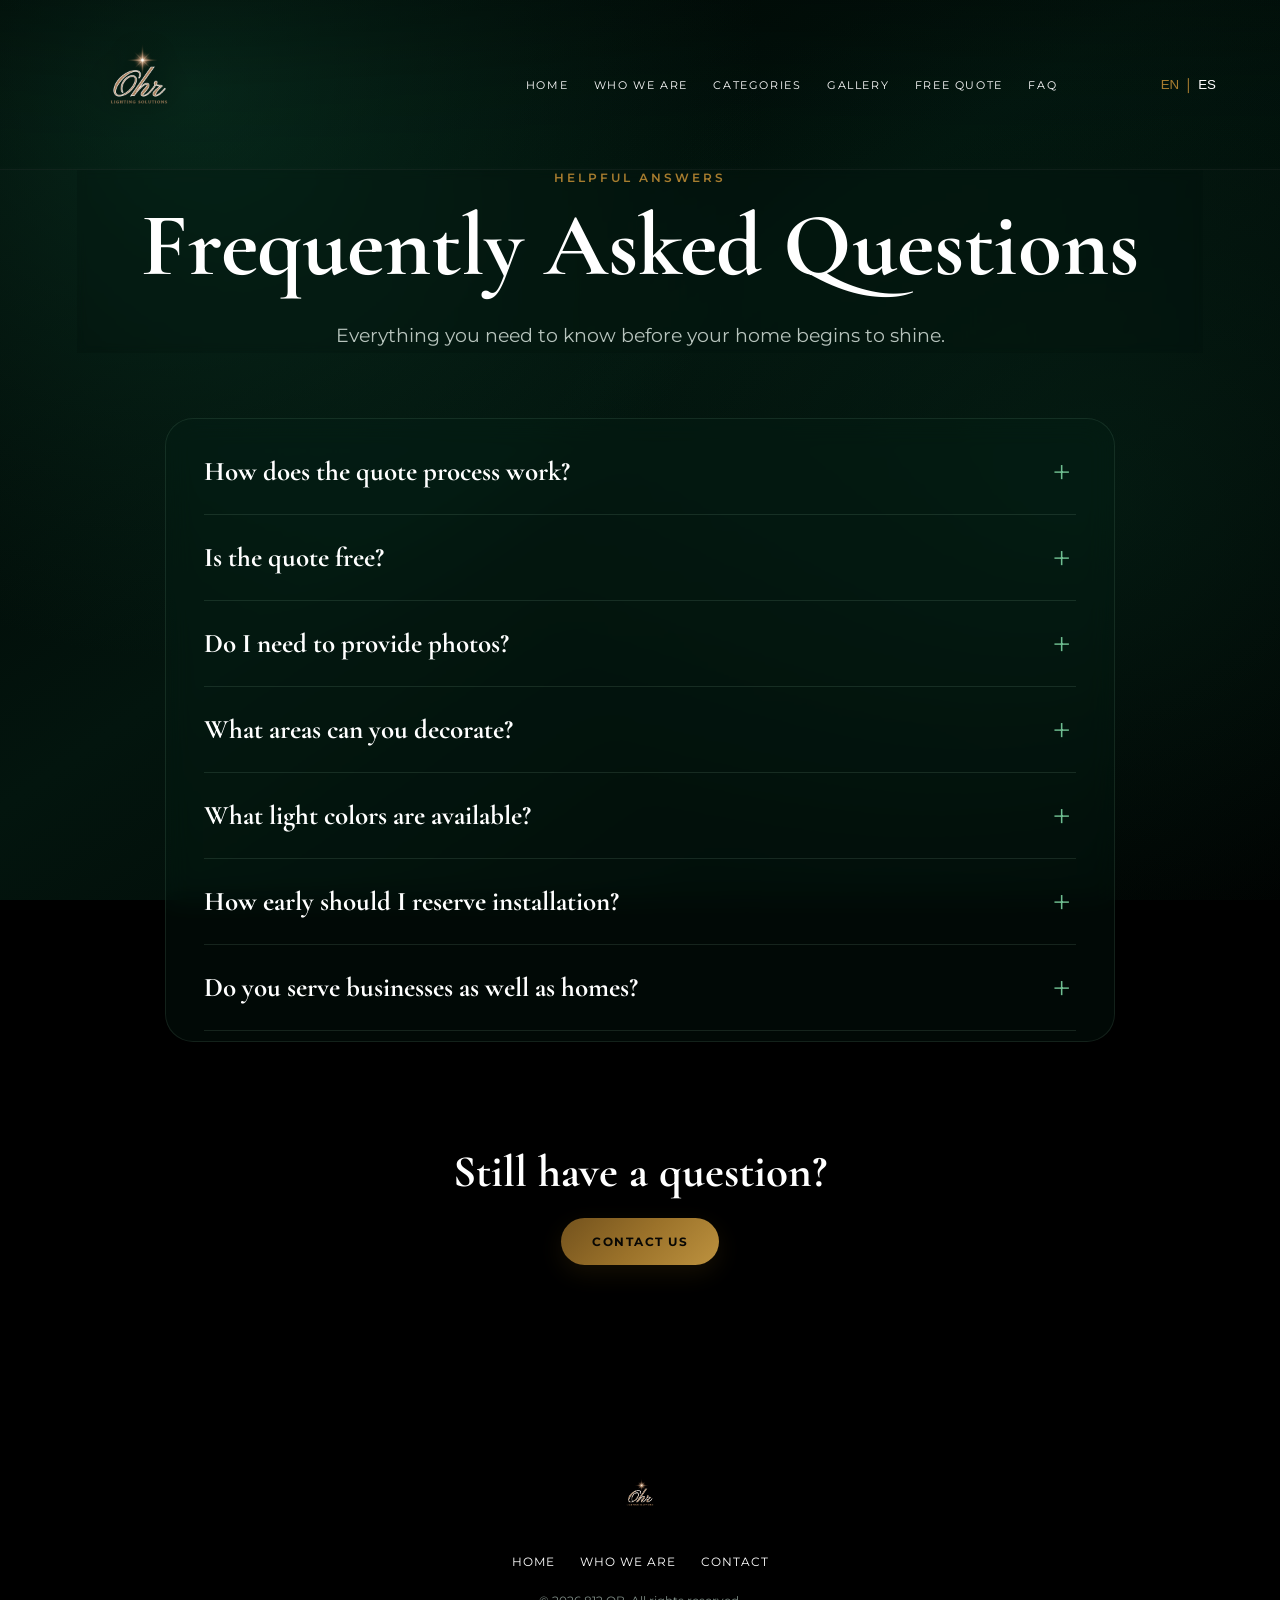
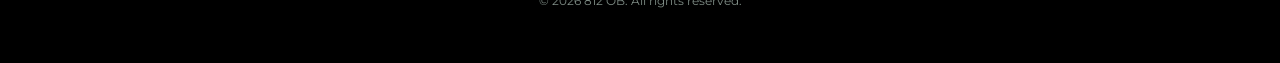
==== faq.html @ a344f63f "Add files via upload" ====
<!doctype html><html lang="en"><head><meta charset="UTF-8"><meta name="viewport" content="width=device-width,initial-scale=1"><title>FAQ | 812 OB</title><link rel="stylesheet" href="style.css"></head><body class="cream-page">
<header class="navbar solid-nav"><a class="brand" href="index.html"><img src="logo12.png" alt="812 OB"></a><button class="menu-toggle" type="button" aria-label="Open menu" aria-expanded="false">☰</button><nav><a href="index.html" data-en="Home" data-es="Inicio">Home</a><a href="who-we-are.html" data-en="Who We Are" data-es="Quiénes Somos">Who We Are</a><a href="index.html#collection" data-en="Categories" data-es="Categorías">Categories</a><a href="index.html#products" data-en="Gallery" data-es="Galería">Gallery</a><a href="index.html#contact" data-en="Free Quote" data-es="Cotización Gratis">Free Quote</a><a href="faq.html">FAQ</a></nav><div class="lang"><button id="enBtn">EN</button><span>|</span><button id="esBtn">ES</button></div></header>
<main class="inner-page faq-page"><section class="centered"><p class="eyebrow" data-en="Helpful answers" data-es="Respuestas útiles">Helpful answers</p><h1 data-en="Frequently Asked Questions" data-es="Preguntas Frecuentes">Frequently Asked Questions</h1><p class="lead" data-en="Everything you need to know before your home begins to shine." data-es="Todo lo que necesitas saber antes de que tu hogar comience a brillar.">Everything you need to know before your home begins to shine.</p></section><section class="faq-list">
<details><summary data-en="How does the quote process work?" data-es="¿Cómo funciona el proceso de cotización?">How does the quote process work?</summary><p data-en="Complete our form with your contact details, preferred style, and property photos. We will review everything and send a personalized proposal." data-es="Completa el formulario con tus datos, estilo preferido y fotos de tu propiedad. Revisaremos todo y enviaremos una propuesta personalizada.">Complete our form with your contact details, preferred style, and property photos. We will review everything and send a personalized proposal.</p></details>
<details><summary data-en="Is the quote free?" data-es="¿La cotización es gratis?">Is the quote free?</summary><p data-en="Yes. Your initial personalized quote is completely free and there is no obligation to book." data-es="Sí. Tu cotización personalizada inicial es totalmente gratis y no existe obligación de reservar.">Yes. Your initial personalized quote is completely free and there is no obligation to book.</p></details>
<details><summary data-en="Do I need to provide photos?" data-es="¿Necesito enviar fotos?">Do I need to provide photos?</summary><p data-en="Photos are optional, but clear images of the roofline, trees, and landscape help us prepare a more accurate design and estimate." data-es="Las fotos son opcionales, pero imágenes claras del techo, árboles y jardín nos ayudan a preparar un diseño y estimado más precisos.">Photos are optional, but clear images of the roofline, trees, and landscape help us prepare a more accurate design and estimate.</p></details>
<details><summary data-en="What areas can you decorate?" data-es="¿Qué áreas pueden decorar?">What areas can you decorate?</summary><p data-en="We can decorate rooflines, windows, doors, trees, landscaping, wreaths, and custom residential or commercial displays." data-es="Podemos decorar techos, ventanas, puertas, árboles, jardines, guirnaldas y diseños personalizados residenciales o comerciales.">We can decorate rooflines, windows, doors, trees, landscaping, wreaths, and custom residential or commercial displays.</p></details>
<details><summary data-en="What light colors are available?" data-es="¿Qué colores de luces están disponibles?">What light colors are available?</summary><p data-en="Popular choices include warm white, cool white, and multicolor. If you are unsure, we can recommend the best option for your property." data-es="Las opciones populares incluyen blanco cálido, blanco frío y multicolor. Si no estás seguro, podemos recomendar la mejor opción para tu propiedad.">Popular choices include warm white, cool white, and multicolor. If you are unsure, we can recommend the best option for your property.</p></details>
<details><summary data-en="How early should I reserve installation?" data-es="¿Con cuánto tiempo debo reservar la instalación?">How early should I reserve installation?</summary><p data-en="Holiday dates fill quickly, so we recommend requesting your quote and reserving your installation as early as possible." data-es="Las fechas navideñas se llenan rápidamente, por lo que recomendamos solicitar tu cotización y reservar lo antes posible.">Holiday dates fill quickly, so we recommend requesting your quote and reserving your installation as early as possible.</p></details>
<details><summary data-en="Do you serve businesses as well as homes?" data-es="¿Trabajan con negocios además de hogares?">Do you serve businesses as well as homes?</summary><p data-en="Yes. We create custom Christmas displays for both residential and commercial properties." data-es="Sí. Creamos decoraciones navideñas personalizadas para propiedades residenciales y comerciales.">Yes. We create custom Christmas displays for both residential and commercial properties.</p></details>
</section><div class="faq-cta centered"><h2 data-en="Still have a question?" data-es="¿Todavía tienes una pregunta?">Still have a question?</h2><a href="index.html#contact" class="gold-btn" data-en="Contact Us" data-es="Contáctanos">Contact Us</a></div></main>
<footer><img src="logo12.png" alt="812 OB"><div class="footer-links"><a href="index.html" data-en="Home" data-es="Inicio">Home</a><a href="who-we-are.html" data-en="Who We Are" data-es="Quiénes Somos">Who We Are</a><a href="index.html#contact" data-en="Contact" data-es="Contacto">Contact</a></div><p>© 2026 812 OB. All rights reserved.</p></footer><script src="script.js"></script></body></html>
---- style.css ----
@import url('https://fonts.googleapis.com/css2?family=Cormorant+Garamond:wght@500;600;700&family=Montserrat:wght@400;500;600&display=swap');
:root{--green:#123c2d;--green-dark:#071d15;--green-bright:#17603f;--gold:#c9a85d;--cream:#f4efe5;--ink:#272622;--white:#fff;--muted:#6e695f}
*{box-sizing:border-box;margin:0;padding:0}html{scroll-behavior:smooth}body{font-family:Montserrat,sans-serif;background:#070b09;color:#f8f1df}a{color:inherit;text-decoration:none}h1,h2,h3{font-family:"Cormorant Garamond",serif}h2{font-size:clamp(38px,5vw,64px);line-height:1;margin-bottom:24px}.centered{text-align:center}.eyebrow{color:var(--gold);text-transform:uppercase;letter-spacing:3px;font-size:12px;font-weight:600;margin-bottom:18px}.section{padding:110px 6%}
.navbar{position:fixed;z-index:100;top:0;width:100%;min-height:92px;padding:16px 5%;display:flex;align-items:center;justify-content:space-between;gap:28px;background:linear-gradient(to bottom,rgba(4,12,9,.92),rgba(4,12,9,.18))}.navbar.solid-nav{background:var(--green-dark)}.brand{display:flex;align-items:center;flex:0 0 auto}.brand img{display:block;width:clamp(92px,10vw,150px);height:60px;object-fit:contain;object-position:left center}.navbar nav{display:flex;align-items:center;justify-content:center;gap:clamp(14px,2vw,30px);font-size:11px;text-transform:uppercase;letter-spacing:1.6px}.navbar nav a{transition:.2s}.navbar nav a:hover{color:var(--gold)}.lang{display:flex;gap:7px;align-items:center;color:var(--gold)}.lang button{border:0;background:none;color:#fff;cursor:pointer}.lang button.active{color:var(--gold)}.menu-toggle{display:none;background:none;border:1px solid rgba(255,255,255,.3);color:#fff;border-radius:8px;padding:7px 10px;font-size:20px}
.hero{position:relative;min-height:100vh;display:flex;align-items:center;overflow:hidden;padding:145px 6% 90px}.hero-bg{position:absolute;inset:0;background-size:cover;background-position:center;opacity:0;transition:opacity 1.3s ease}.hero-bg::after{content:"";position:absolute;inset:0;background:linear-gradient(90deg,rgba(2,8,5,.72) 0%,rgba(2,8,5,.38) 52%,rgba(2,8,5,.1) 100%),linear-gradient(0deg,rgba(3,12,8,.45),transparent 45%)}.hero-bg.active{opacity:1}.hero-content{position:relative;z-index:2;max-width:820px}.hero h1{font-size:clamp(54px,8vw,100px);line-height:.9;margin-bottom:34px;text-shadow:0 3px 30px rgba(0,0,0,.4)}.gold-btn{display:inline-block;border:0;border-radius:999px;padding:16px 31px;background:linear-gradient(135deg,#a98437,#e3c477,#fff0b5);color:#10130f;text-transform:uppercase;letter-spacing:1.5px;font-size:12px;font-weight:700;cursor:pointer}.trust-row{display:flex;flex-wrap:wrap;gap:22px;margin-top:36px;color:#f2eadb;font-size:12px}.trust-row span::first-letter{color:var(--gold)}.dots{position:absolute;z-index:3;bottom:35px;left:6%;display:flex;gap:11px}.dot{width:10px;height:10px;border:1px solid var(--gold);border-radius:50%;background:transparent;cursor:pointer}.dot.active{background:var(--gold);box-shadow:0 0 14px var(--gold)}
.cream-section,.cream-page{background:var(--cream);color:var(--ink)}.cream-section h2,.cream-page h1,.cream-page h2{color:var(--ink)}.categories{display:grid;grid-template-columns:repeat(6,minmax(0,1fr));gap:clamp(12px,2vw,28px);margin-top:48px}.category img{width:100%;aspect-ratio:1;border-radius:50%;object-fit:contain;padding:13px;background:#fff;border:1px solid rgba(18,60,45,.14);box-shadow:0 15px 35px rgba(40,35,25,.08)}.category p{margin-top:16px;color:var(--ink);font-size:13px;line-height:1.4}
.dark-section{background:linear-gradient(180deg,#07140f,#0e3024,#07140f)}.project-carousel{position:relative;max-width:930px;margin:45px auto 0;overflow:hidden;padding-bottom:58px}.gallery-grid{display:flex;transition:transform .45s ease}.project-card{position:relative;flex:0 0 100%;overflow:hidden;border-radius:28px;background:#09130f;border:1px solid rgba(201,168,93,.35)}.project-card img{display:block;width:100%;height:460px;object-fit:cover}.project-card h3{padding:22px;font-size:28px;color:var(--gold)}.arrow,.gallery-nav{display:grid;place-items:center;border:1px solid rgba(201,168,93,.65);border-radius:50%;background:rgba(4,10,7,.72);color:#fff;cursor:pointer;font-size:28px;width:42px;height:42px}.arrow{position:absolute;z-index:3;top:45%;transform:translateY(-50%)}.prev{left:15px}.next{right:15px}.gallery-nav{position:absolute;bottom:0}.gallery-prev{left:calc(50% - 80px)}.gallery-next{right:calc(50% - 80px)}.gallery-dots{position:absolute;bottom:17px;left:50%;transform:translateX(-50%);display:flex;gap:7px}.gallery-dot{width:7px;height:7px;border:1px solid var(--gold);border-radius:50%;background:none}.gallery-dot.active{background:var(--gold)}
.process-section{background:#f8f5ed;color:var(--ink)}.process-section h2{color:var(--ink)}.timeline{position:relative;max-width:1200px;margin:60px auto 0;display:grid;grid-template-columns:repeat(4,1fr);gap:28px}.timeline::before{content:"";position:absolute;top:34px;left:10%;right:10%;height:1px;background:rgba(18,60,45,.25)}.timeline article{position:relative;padding:0 12px}.timeline article>span{position:relative;z-index:2;display:grid;place-items:center;width:68px;height:68px;margin:0 auto 26px;border-radius:50%;background:var(--green);color:var(--gold);font-family:"Cormorant Garamond",serif;font-size:24px;box-shadow:0 0 0 8px #f8f5ed}.timeline h3{font-size:27px;margin-bottom:11px}.timeline p{color:var(--muted);font-size:13px;line-height:1.7}
.contact-section{background:var(--green-dark)}.contact-layout{max-width:1250px;margin:auto;display:grid;grid-template-columns:.78fr 1.22fr;gap:80px;align-items:start}.contact-details{position:sticky;top:130px;padding:32px 0}.contact-details h2,.quote-panel h2{color:#fff}.contact-details>p:not(.eyebrow){color:#cbd5cf;line-height:1.8}.contact-list{display:grid;gap:15px;margin-top:36px}.contact-list a{display:grid;gap:5px;padding:20px 22px;border:1px solid rgba(201,168,93,.25);border-radius:15px;background:rgba(255,255,255,.035)}.contact-list b{color:var(--gold);text-transform:uppercase;letter-spacing:1.4px;font-size:11px}.contact-list span{font-size:14px;color:#edf2ee}.quote-panel{background:#fff;color:var(--ink);border-radius:28px;padding:clamp(28px,4vw,54px);box-shadow:0 25px 70px rgba(0,0,0,.25)}.quote-panel h2{color:var(--ink);font-size:clamp(38px,4vw,54px)}form{display:grid;gap:17px}.two-columns{display:grid;grid-template-columns:1fr 1fr;gap:14px}input,textarea{width:100%;padding:15px 17px;border:1px solid #d8d3c8;border-radius:12px;background:#faf9f6;color:var(--ink);font:inherit;font-size:13px}textarea{min-height:130px;resize:vertical}fieldset{display:flex;flex-wrap:wrap;gap:12px 20px;border:1px solid #d8d3c8;border-radius:12px;padding:16px}legend,.form-field>span,.file-upload strong{padding:0 7px;color:var(--green);font-weight:600;font-size:13px}fieldset label{display:flex;align-items:center;gap:5px;font-size:13px;cursor:pointer}fieldset input{width:auto;accent-color:var(--green)}.form-field{display:grid;gap:8px}.file-upload{display:grid;gap:10px;padding:17px;border:1px dashed #b4a77f;border-radius:12px;background:#faf9f6}.file-upload small{color:var(--muted)}.photo-inputs{display:grid;gap:8px}.photo-input-row{display:flex;gap:8px;align-items:center}.secondary-btn,.remove-photo-input{border:1px solid var(--green);background:transparent;color:var(--green);cursor:pointer}.secondary-btn{justify-self:start;border-radius:999px;padding:9px 15px}.remove-photo-input{flex:0 0 34px;width:34px;height:34px;border-radius:50%;font-size:20px}.form-status{min-height:20px;color:var(--green);font-size:13px}.form-status.error{color:#a52a2a}
.inner-page{padding-top:92px}.green-page{background:var(--green-bright)}.about-intro{padding:100px 7% 65px;max-width:1500px;margin:auto}.about-intro h1,.faq-page h1{font-size:clamp(52px,7vw,92px);line-height:.95;margin-bottom:30px}.lead{max-width:1050px;margin:auto;font-size:clamp(15px,1.5vw,20px);line-height:1.8;color:rgba(255,255,255,.82)}.values-grid{padding:0 7% 110px;display:grid;grid-template-columns:repeat(3,1fr);gap:34px}.values-grid article{min-height:380px;padding:42px;border-radius:28px;background:#fff;color:var(--ink);box-shadow:0 20px 50px rgba(4,25,16,.2)}.values-grid h2{color:var(--ink);font-size:45px}.values-grid p{line-height:1.8;color:#4e4b46}.offer-section{padding:100px 7%;background:var(--green-dark)}.offer-grid{display:grid;grid-template-columns:repeat(3,1fr);gap:25px;max-width:1200px;margin:45px auto 42px}.offer-grid article{padding:32px;border:1px solid rgba(201,168,93,.26);border-radius:22px;background:rgba(255,255,255,.035)}.offer-grid span{color:var(--gold);font-size:28px}.offer-grid h3{font-size:29px;margin:14px 0}.offer-grid p{color:#bdcbc4;line-height:1.7;font-size:13px}
.faq-page{padding:170px 6% 100px}.faq-page .lead{color:var(--muted)}.faq-list{max-width:950px;margin:65px auto}.faq-list details{border-bottom:1px solid #cfc7b8;padding:26px 0}.faq-list summary{position:relative;padding-right:42px;list-style:none;cursor:pointer;color:var(--green);font-family:"Cormorant Garamond",serif;font-size:27px;font-weight:700}.faq-list summary::-webkit-details-marker{display:none}.faq-list summary::after{content:"+";position:absolute;right:5px;top:-4px;font-size:34px;font-family:Montserrat,sans-serif;font-weight:300}.faq-list details[open] summary::after{content:"−"}.faq-list details p{padding:18px 45px 0 0;color:var(--muted);line-height:1.8}.faq-cta{padding-top:25px}.faq-cta h2{font-size:45px}
footer{padding:55px 6%;text-align:center;background:#04110c;border-top:1px solid rgba(201,168,93,.18)}footer>img{width:130px;height:70px;object-fit:contain;margin-bottom:18px}.footer-links{display:flex;justify-content:center;flex-wrap:wrap;gap:25px;margin-bottom:24px;font-size:12px;text-transform:uppercase;letter-spacing:1px}.footer-links a:hover{color:var(--gold)}footer p{color:#7e8c85;font-size:12px}
@media(max-width:1050px){.navbar{flex-wrap:wrap;min-height:82px}.menu-toggle{display:block;margin-left:auto}.navbar nav{display:none;order:4;width:100%;flex-direction:column;align-items:flex-start;padding:18px 0}.navbar nav.open{display:flex}.categories{grid-template-columns:repeat(3,1fr)}.contact-layout{grid-template-columns:1fr;gap:30px}.contact-details{position:static}.timeline{grid-template-columns:repeat(2,1fr);row-gap:55px}.timeline::before{display:none}.values-grid,.offer-grid{grid-template-columns:1fr}.values-grid article{min-height:0}}
@media(max-width:650px){.navbar{padding:11px 5%}.brand img{width:90px;height:48px}.hero{padding-top:125px}.hero h1{font-size:53px}.section{padding:78px 5%}.categories{grid-template-columns:repeat(3,1fr);gap:12px}.category p{font-size:10px}.project-card img{height:320px}.timeline{grid-template-columns:1fr}.two-columns{grid-template-columns:1fr}.quote-panel{padding:25px 18px}.values-grid{padding:0 5% 75px}.values-grid article{padding:30px}.about-intro{padding:80px 5% 50px}.faq-page{padding:135px 5% 70px}.faq-list summary{font-size:23px}.contact-list span{overflow-wrap:anywhere}}
@media(prefers-reduced-motion:reduce){*{scroll-behavior:auto!important;transition:none!important}}

/* Deep-green revision: no beige surfaces. */
:root{--green:#123c2d;--green-dark:#020b08;--green-bright:#17603f;--ink:#f4f8f5;--muted:#aebdb5}
.brand img{filter:drop-shadow(0 3px 12px rgba(0,0,0,.55))}.brand-fallback{display:none;color:#fff;font-family:"Cormorant Garamond",serif;font-size:30px;font-weight:700;letter-spacing:3px;white-space:nowrap}.brand.logo-missing img{display:none}.brand.logo-missing .brand-fallback{display:block}
.cream-section,.cream-page{background:radial-gradient(circle at 12% 8%,rgba(23,96,63,.5),transparent 38%),linear-gradient(145deg,#010302 0%,#071c13 52%,#010302 100%);color:#fff}.cream-section h2,.cream-page h1,.cream-page h2{color:#fff}
.category img{background:rgba(15,66,45,.34);border-color:rgba(255,255,255,.18);box-shadow:0 15px 35px rgba(0,0,0,.35);backdrop-filter:blur(9px)}.category p{color:#fff}
.dark-section{background:linear-gradient(180deg,#010403,rgba(11,48,34,.9),#010403)}
.process-section{background:linear-gradient(135deg,rgba(2,5,4,.99),rgba(12,55,38,.86)),#010302;color:#fff}.process-section h2{color:#fff}.timeline article>span{background:rgba(23,96,63,.72);color:#fff;border:1px solid rgba(255,255,255,.22);box-shadow:0 0 0 8px rgba(1,7,4,.92)}.timeline p{color:#afbeb6}
.contact-section{background:radial-gradient(circle at 15% 20%,rgba(23,96,63,.28),transparent 35%),#010604}.contact-list a{background:rgba(18,60,45,.28);border-color:rgba(255,255,255,.15);backdrop-filter:blur(10px)}
.quote-panel{background:rgba(13,58,40,.48);color:#fff;border:1px solid rgba(255,255,255,.16);backdrop-filter:blur(17px)}.quote-panel h2{color:#fff}
input,textarea{border-color:rgba(255,255,255,.2);background:rgba(0,0,0,.34);color:#fff}input::placeholder,textarea::placeholder{color:#93a49b}fieldset{border-color:rgba(255,255,255,.2);background:rgba(0,0,0,.18)}legend,.form-field>span,.file-upload strong{color:#fff}.file-upload{border-color:rgba(255,255,255,.3);background:rgba(0,0,0,.24)}.secondary-btn,.remove-photo-input{border-color:rgba(255,255,255,.45);color:#fff}.form-status{color:#b9d8c7}
.values-grid article{background:rgba(1,10,6,.5);color:#fff;border:1px solid rgba(255,255,255,.15);backdrop-filter:blur(14px)}.values-grid h2{color:#fff}.values-grid p{color:#c2cec7}.offer-section{background:radial-gradient(circle at 80% 10%,rgba(23,96,63,.32),transparent 36%),#010604}
.faq-page .lead,.faq-list details p{color:#b7c4bd}.faq-list details{border-color:rgba(255,255,255,.18)}.faq-list summary{color:#fff}.faq-list summary::after{color:#6fbe91}
footer{background:#010403}

/* Final palette refinement: forest green, antique gold, larger logo. */
:root{--green:#0b3525;--green-dark:#010805;--green-bright:#0d442f;--gold:#a77d2f}
.green-page{background:radial-gradient(circle at 18% 8%,rgba(21,79,54,.72),transparent 38%),linear-gradient(145deg,#020705 0%,#092c1e 48%,#010403 100%)}
.green-page .about-intro{background:transparent}.green-page .values-grid{background:transparent}
.eyebrow{color:#a77d2f}.gold-btn{background:linear-gradient(135deg,#73521d,#9b722a,#bd923f);color:#080704;box-shadow:0 8px 24px rgba(94,65,18,.24)}
.dot{border-color:#a77d2f}.dot.active{background:#a77d2f;box-shadow:0 0 14px rgba(167,125,47,.65)}
.project-card h3,.contact-list b,.offer-grid span{color:#a77d2f}
.brand img{width:clamp(145px,14vw,225px);height:82px}.navbar{min-height:106px;padding-top:12px;padding-bottom:12px}.inner-page{padding-top:106px}
@media(max-width:650px){.brand img{width:128px;height:64px}.navbar{min-height:86px}.inner-page{padding-top:86px}.brand-fallback{font-size:27px}}

/* Dark glass pages and extra-large brand mark. */
.green-page,.cream-page{background-color:#010403;background-image:radial-gradient(circle at 12% 5%,rgba(10,58,39,.48),transparent 34%),radial-gradient(circle at 88% 42%,rgba(6,43,29,.34),transparent 38%),linear-gradient(145deg,#000 0%,#03130d 48%,#000 100%);background-attachment:fixed}
.green-page .about-intro,.cream-page .faq-page>section:first-child{background:rgba(2,19,13,.2);backdrop-filter:blur(4px)}
.values-grid article{background:rgba(3,24,16,.36);border:1px solid rgba(93,144,116,.22);box-shadow:0 20px 55px rgba(0,0,0,.42);backdrop-filter:blur(18px)}
.offer-section{background:rgba(0,7,4,.58);border-top:1px solid rgba(93,144,116,.14);backdrop-filter:blur(14px)}
.offer-grid article{background:rgba(7,45,30,.24);border-color:rgba(93,144,116,.2);backdrop-filter:blur(12px)}
.faq-list{padding:10px 38px;border:1px solid rgba(93,144,116,.18);border-radius:28px;background:rgba(3,28,18,.3);box-shadow:0 24px 65px rgba(0,0,0,.38);backdrop-filter:blur(18px)}
.faq-list details{border-color:rgba(116,158,136,.18)}.faq-cta{padding:42px;border-radius:24px;background:rgba(2,22,14,.26);backdrop-filter:blur(12px)}
.navbar{min-height:148px;padding-top:8px;padding-bottom:8px;background:linear-gradient(to bottom,rgba(0,7,4,.97),rgba(1,13,8,.76),rgba(1,13,8,.12))}.navbar.solid-nav{background:rgba(0,10,6,.88);backdrop-filter:blur(15px)}
.brand img{width:clamp(250px,24vw,390px);height:128px;object-fit:contain}.inner-page{padding-top:148px}.hero{padding-top:190px}
@media(max-width:1100px){.brand img{width:230px;height:104px}.navbar{min-height:124px}.inner-page{padding-top:124px}}
@media(max-width:650px){.brand img{width:190px;height:86px}.navbar{min-height:104px}.inner-page{padding-top:104px}.hero{padding-top:150px}.faq-list{padding:5px 20px}}

/* Transparent navigation on the two standalone pages. */
.green-page .navbar.solid-nav,
.cream-page .navbar.solid-nav{background:linear-gradient(to bottom,rgba(0,8,5,.28),rgba(0,8,5,.08),transparent);border-bottom:1px solid rgba(255,255,255,.05);box-shadow:none;backdrop-filter:none}

/* One continuous background across the complete website. */
html{background:#000}
body,
.green-page,
.cream-page{background-color:#000;background-image:radial-gradient(circle at 15% 10%,rgba(13,68,46,.55),transparent 42%),radial-gradient(circle at 85% 55%,rgba(8,48,32,.4),transparent 45%),linear-gradient(145deg,#000 0%,#03150e 45%,#000 100%);background-attachment:fixed;background-size:100% 100%;background-repeat:no-repeat}
.cream-section,
.dark-section,
.process-section,
.contact-section,
.about-intro,
.values-grid,
.offer-section,
.faq-page,
.faq-cta,
footer{background:transparent!important;border-top:0!important;border-bottom:0!important}
.values-grid article,
.offer-grid article,
.faq-list,
.quote-panel,
.contact-list a{background:rgba(4,35,23,.28)!important;border:1px solid rgba(110,155,132,.16);backdrop-filter:blur(14px);box-shadow:none}
.category img{background:rgba(4,35,23,.22)!important;backdrop-filter:blur(12px)}

/* Extra-large responsive logo. */
.brand img{width:clamp(300px,28vw,480px);height:150px;object-fit:contain;object-position:left center}
.navbar{min-height:170px}.inner-page{padding-top:170px}.hero{padding-top:205px}
@media(max-width:1100px){.brand img{width:260px;height:118px}.navbar{min-height:138px}.inner-page{padding-top:138px}.hero{padding-top:170px}}
@media(max-width:650px){.brand img{width:210px;height:95px}.navbar{min-height:115px}.inner-page{padding-top:115px}.hero{padding-top:155px}}
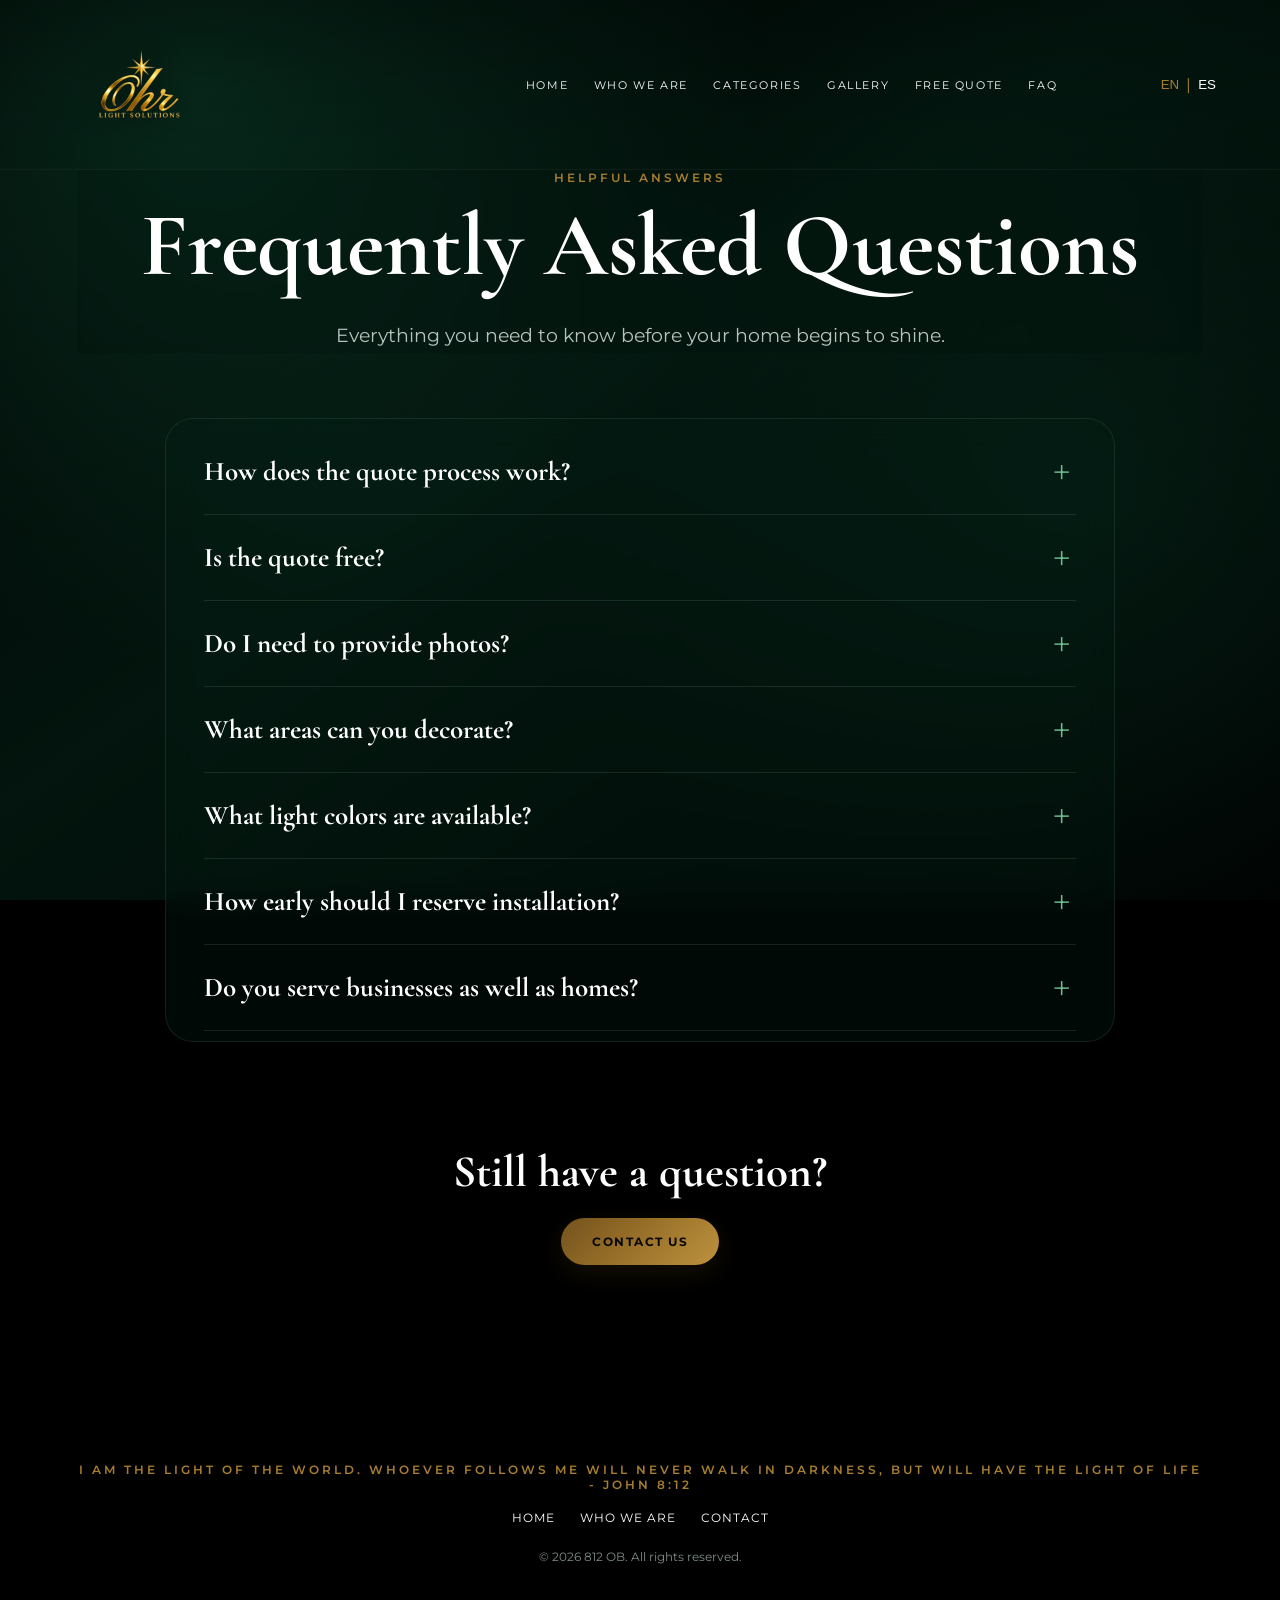
==== commit 8ec53c49: "Add footer with biblical quote to faq.html" ====
--- a/faq.html
+++ b/faq.html
@@ -9,4 +9,4 @@
 <details><summary data-en="How early should I reserve installation?" data-es="¿Con cuánto tiempo debo reservar la instalación?">How early should I reserve installation?</summary><p data-en="Holiday dates fill quickly, so we recommend requesting your quote and reserving your installation as early as possible." data-es="Las fechas navideñas se llenan rápidamente, por lo que recomendamos solicitar tu cotización y reservar lo antes posible.">Holiday dates fill quickly, so we recommend requesting your quote and reserving your installation as early as possible.</p></details>
 <details><summary data-en="Do you serve businesses as well as homes?" data-es="¿Trabajan con negocios además de hogares?">Do you serve businesses as well as homes?</summary><p data-en="Yes. We create custom Christmas displays for both residential and commercial properties." data-es="Sí. Creamos decoraciones navideñas personalizadas para propiedades residenciales y comerciales.">Yes. We create custom Christmas displays for both residential and commercial properties.</p></details>
 </section><div class="faq-cta centered"><h2 data-en="Still have a question?" data-es="¿Todavía tienes una pregunta?">Still have a question?</h2><a href="index.html#contact" class="gold-btn" data-en="Contact Us" data-es="Contáctanos">Contact Us</a></div></main>
-<footer><img src="logo12.png" alt="812 OB"><div class="footer-links"><a href="index.html" data-en="Home" data-es="Inicio">Home</a><a href="who-we-are.html" data-en="Who We Are" data-es="Quiénes Somos">Who We Are</a><a href="index.html#contact" data-en="Contact" data-es="Contacto">Contact</a></div><p>© 2026 812 OB. All rights reserved.</p></footer><script src="script.js"></script></body></html>
+<footer><p class="eyebrow" data-en="I am the light of the world. Whoever follows me will never walk in darkness, but will have the light of life - John 8:12" data-es="Yo soy la luz del mundo; el que me sigue, no andará en tinieblas, sino que tendrá la luz de la vida - Juan 8:12"></p><div class="footer-links"><a href="index.html" data-en="Home" data-es="Inicio">Home</a><a href="who-we-are.html" data-en="Who We Are" data-es="Quiénes Somos">Who We Are</a><a href="index.html#contact" data-en="Contact" data-es="Contacto">Contact</a></div><p>© 2026 812 OB. All rights reserved.</p></footer><script src="script.js"></script></body></html>
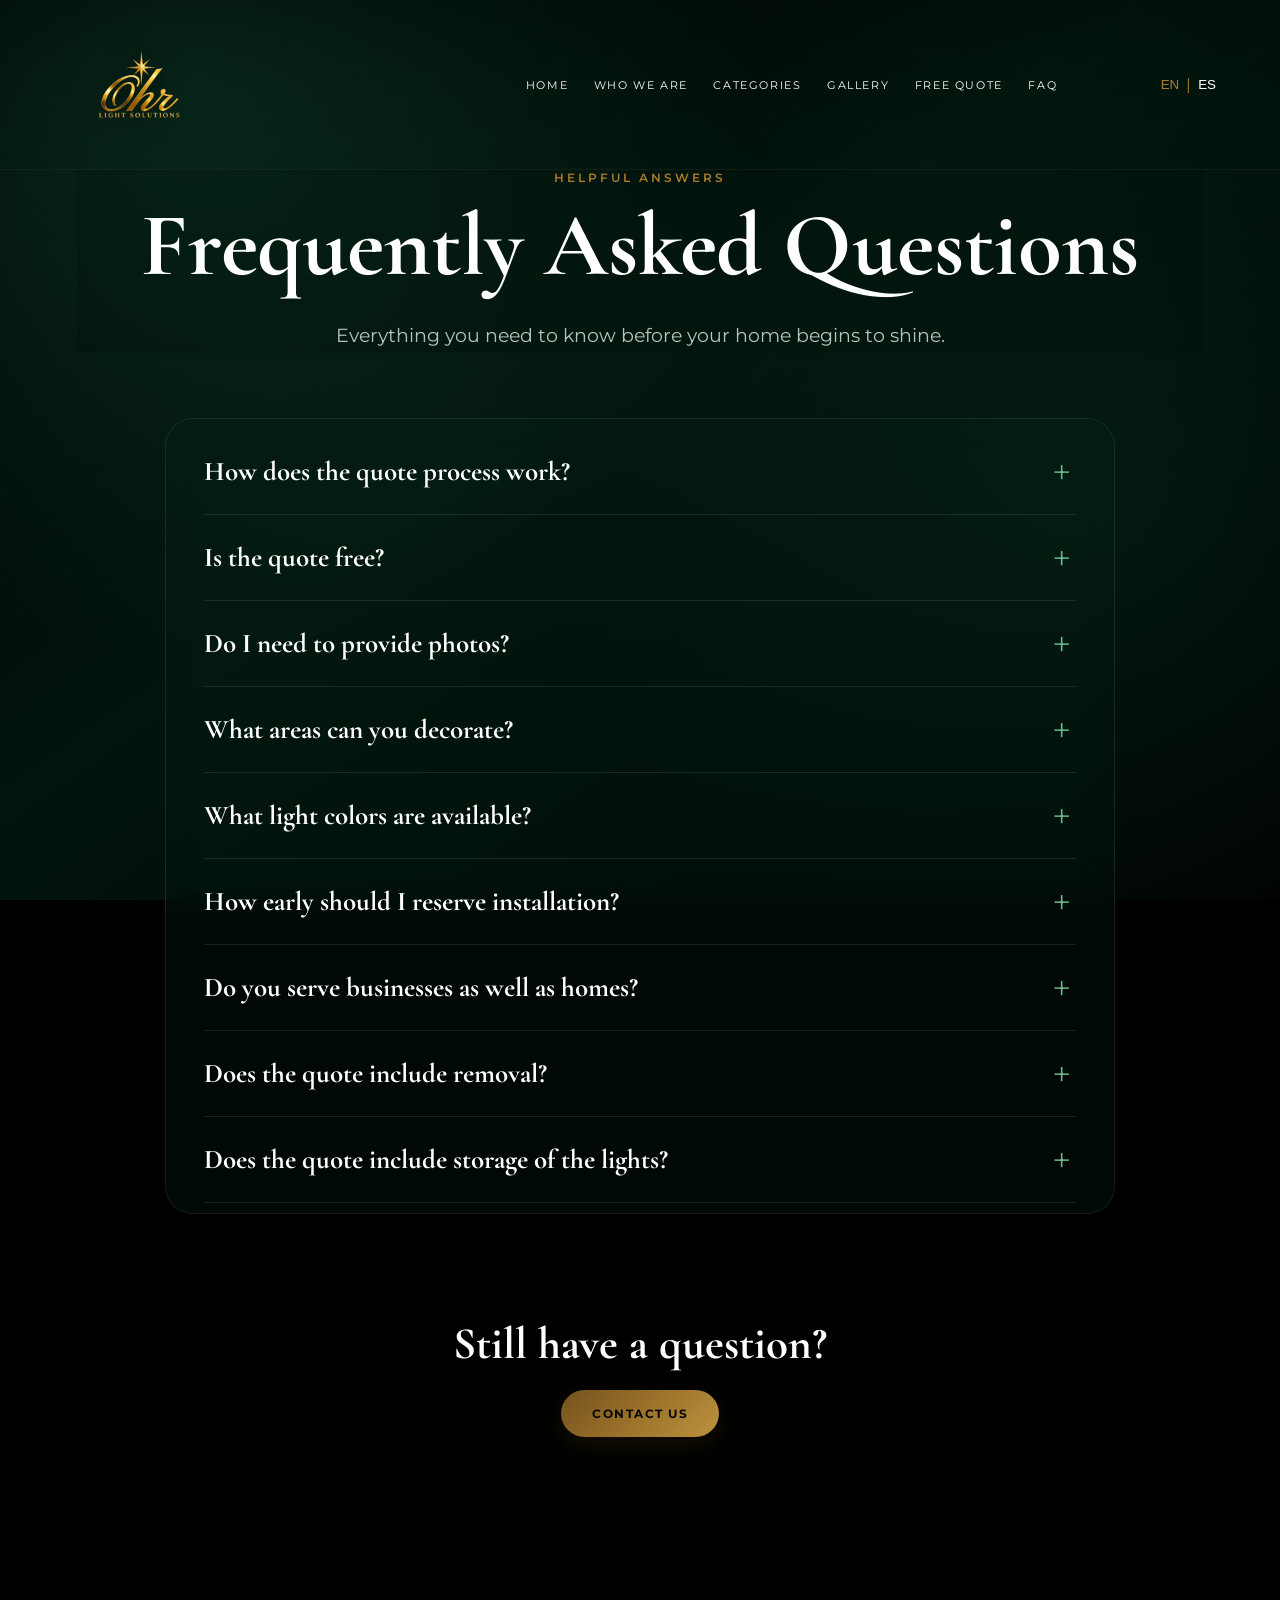
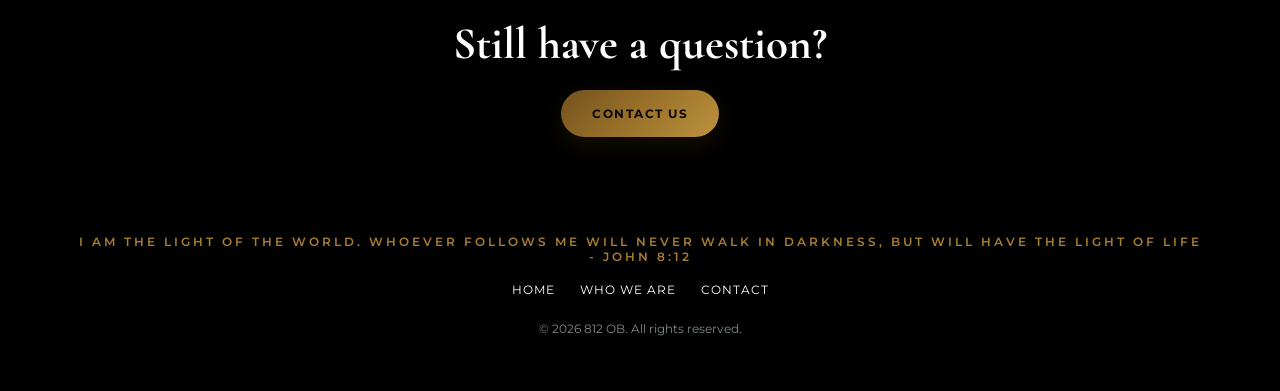
==== commit d563de0a: "Add FAQs regarding quote and service details Added FAQs about quote details and services offered." ====
--- a/faq.html
+++ b/faq.html
@@ -8,5 +8,9 @@
 <details><summary data-en="What light colors are available?" data-es="¿Qué colores de luces están disponibles?">What light colors are available?</summary><p data-en="Popular choices include warm white, cool white, and multicolor. If you are unsure, we can recommend the best option for your property." data-es="Las opciones populares incluyen blanco cálido, blanco frío y multicolor. Si no estás seguro, podemos recomendar la mejor opción para tu propiedad.">Popular choices include warm white, cool white, and multicolor. If you are unsure, we can recommend the best option for your property.</p></details>
 <details><summary data-en="How early should I reserve installation?" data-es="¿Con cuánto tiempo debo reservar la instalación?">How early should I reserve installation?</summary><p data-en="Holiday dates fill quickly, so we recommend requesting your quote and reserving your installation as early as possible." data-es="Las fechas navideñas se llenan rápidamente, por lo que recomendamos solicitar tu cotización y reservar lo antes posible.">Holiday dates fill quickly, so we recommend requesting your quote and reserving your installation as early as possible.</p></details>
 <details><summary data-en="Do you serve businesses as well as homes?" data-es="¿Trabajan con negocios además de hogares?">Do you serve businesses as well as homes?</summary><p data-en="Yes. We create custom Christmas displays for both residential and commercial properties." data-es="Sí. Creamos decoraciones navideñas personalizadas para propiedades residenciales y comerciales.">Yes. We create custom Christmas displays for both residential and commercial properties.</p></details>
+
+<details><summary data-en="Does the quote include removal?" data-es="¿El presupuesto incluye la recogida?">Does the quote include removal?</summary><p data-en="Yes, removal is included in the quote." data-es="Sí, la recogida del material está incluido en el presupuesto.">Yes, removal is included in the quote.</p></details>
+<details><summary data-en="Does the quote include storage of the lights?" data-es="¿El presupuesto incluye el almacenamiento de las luces?">Does the quote include storage of the lights?</summary><p data-en="The quote does not include storage of the light but we offer the storage service as an extra charge." data-es="El presupuesto no incluye el almacenamiento de las luces, pero ofrecemos el servicio de almacenamiento por un costo adicional.">The quote does not include storage of the light but we offer the storage service as an extra charge.</p></details>
+</section><div class="faq-cta centered"><h2 data-en="Still have a question?" data-es="¿Todavía tienes una pregunta?">Still have a question?</h2><a href="index.html#contact" class="gold-btn" data-en="Contact Us" data-es="Contáctanos">Contact Us</a></div></main>
 </section><div class="faq-cta centered"><h2 data-en="Still have a question?" data-es="¿Todavía tienes una pregunta?">Still have a question?</h2><a href="index.html#contact" class="gold-btn" data-en="Contact Us" data-es="Contáctanos">Contact Us</a></div></main>
 <footer><p class="eyebrow" data-en="I am the light of the world. Whoever follows me will never walk in darkness, but will have the light of life - John 8:12" data-es="Yo soy la luz del mundo; el que me sigue, no andará en tinieblas, sino que tendrá la luz de la vida - Juan 8:12"></p><div class="footer-links"><a href="index.html" data-en="Home" data-es="Inicio">Home</a><a href="who-we-are.html" data-en="Who We Are" data-es="Quiénes Somos">Who We Are</a><a href="index.html#contact" data-en="Contact" data-es="Contacto">Contact</a></div><p>© 2026 812 OB. All rights reserved.</p></footer><script src="script.js"></script></body></html>
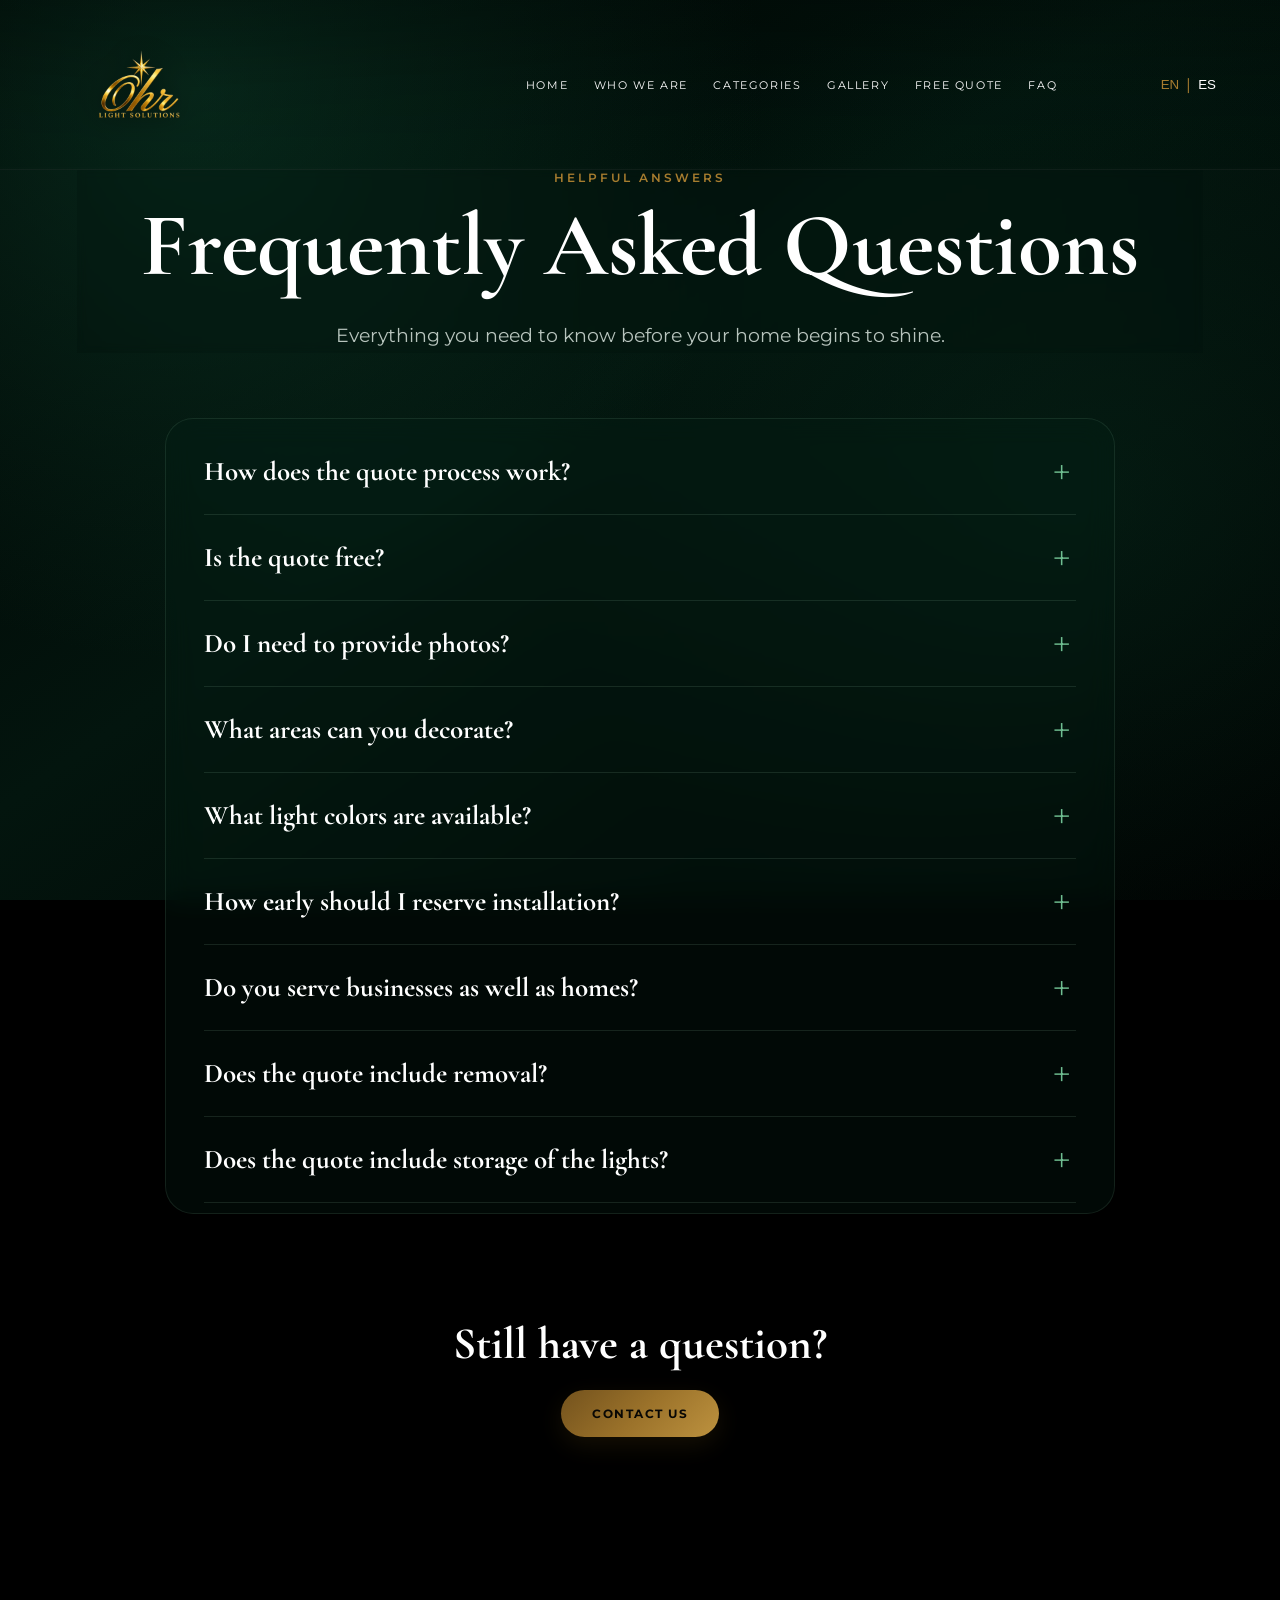
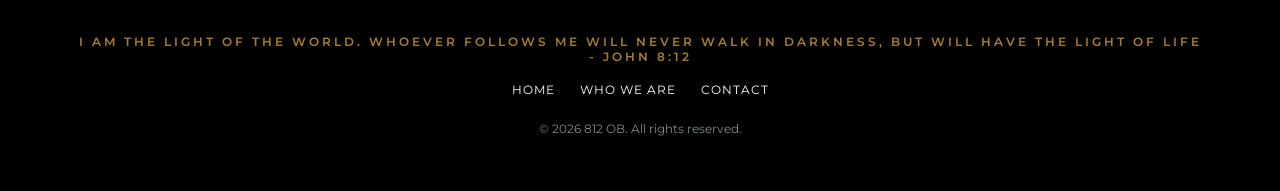
==== commit 9ccc96d6: "Update faq.html" ====
--- a/faq.html
+++ b/faq.html
@@ -8,9 +8,7 @@
 <details><summary data-en="What light colors are available?" data-es="¿Qué colores de luces están disponibles?">What light colors are available?</summary><p data-en="Popular choices include warm white, cool white, and multicolor. If you are unsure, we can recommend the best option for your property." data-es="Las opciones populares incluyen blanco cálido, blanco frío y multicolor. Si no estás seguro, podemos recomendar la mejor opción para tu propiedad.">Popular choices include warm white, cool white, and multicolor. If you are unsure, we can recommend the best option for your property.</p></details>
 <details><summary data-en="How early should I reserve installation?" data-es="¿Con cuánto tiempo debo reservar la instalación?">How early should I reserve installation?</summary><p data-en="Holiday dates fill quickly, so we recommend requesting your quote and reserving your installation as early as possible." data-es="Las fechas navideñas se llenan rápidamente, por lo que recomendamos solicitar tu cotización y reservar lo antes posible.">Holiday dates fill quickly, so we recommend requesting your quote and reserving your installation as early as possible.</p></details>
 <details><summary data-en="Do you serve businesses as well as homes?" data-es="¿Trabajan con negocios además de hogares?">Do you serve businesses as well as homes?</summary><p data-en="Yes. We create custom Christmas displays for both residential and commercial properties." data-es="Sí. Creamos decoraciones navideñas personalizadas para propiedades residenciales y comerciales.">Yes. We create custom Christmas displays for both residential and commercial properties.</p></details>
-
 <details><summary data-en="Does the quote include removal?" data-es="¿El presupuesto incluye la recogida?">Does the quote include removal?</summary><p data-en="Yes, removal is included in the quote." data-es="Sí, la recogida del material está incluido en el presupuesto.">Yes, removal is included in the quote.</p></details>
 <details><summary data-en="Does the quote include storage of the lights?" data-es="¿El presupuesto incluye el almacenamiento de las luces?">Does the quote include storage of the lights?</summary><p data-en="The quote does not include storage of the light but we offer the storage service as an extra charge." data-es="El presupuesto no incluye el almacenamiento de las luces, pero ofrecemos el servicio de almacenamiento por un costo adicional.">The quote does not include storage of the light but we offer the storage service as an extra charge.</p></details>
 </section><div class="faq-cta centered"><h2 data-en="Still have a question?" data-es="¿Todavía tienes una pregunta?">Still have a question?</h2><a href="index.html#contact" class="gold-btn" data-en="Contact Us" data-es="Contáctanos">Contact Us</a></div></main>
-</section><div class="faq-cta centered"><h2 data-en="Still have a question?" data-es="¿Todavía tienes una pregunta?">Still have a question?</h2><a href="index.html#contact" class="gold-btn" data-en="Contact Us" data-es="Contáctanos">Contact Us</a></div></main>
 <footer><p class="eyebrow" data-en="I am the light of the world. Whoever follows me will never walk in darkness, but will have the light of life - John 8:12" data-es="Yo soy la luz del mundo; el que me sigue, no andará en tinieblas, sino que tendrá la luz de la vida - Juan 8:12"></p><div class="footer-links"><a href="index.html" data-en="Home" data-es="Inicio">Home</a><a href="who-we-are.html" data-en="Who We Are" data-es="Quiénes Somos">Who We Are</a><a href="index.html#contact" data-en="Contact" data-es="Contacto">Contact</a></div><p>© 2026 812 OB. All rights reserved.</p></footer><script src="script.js"></script></body></html>
